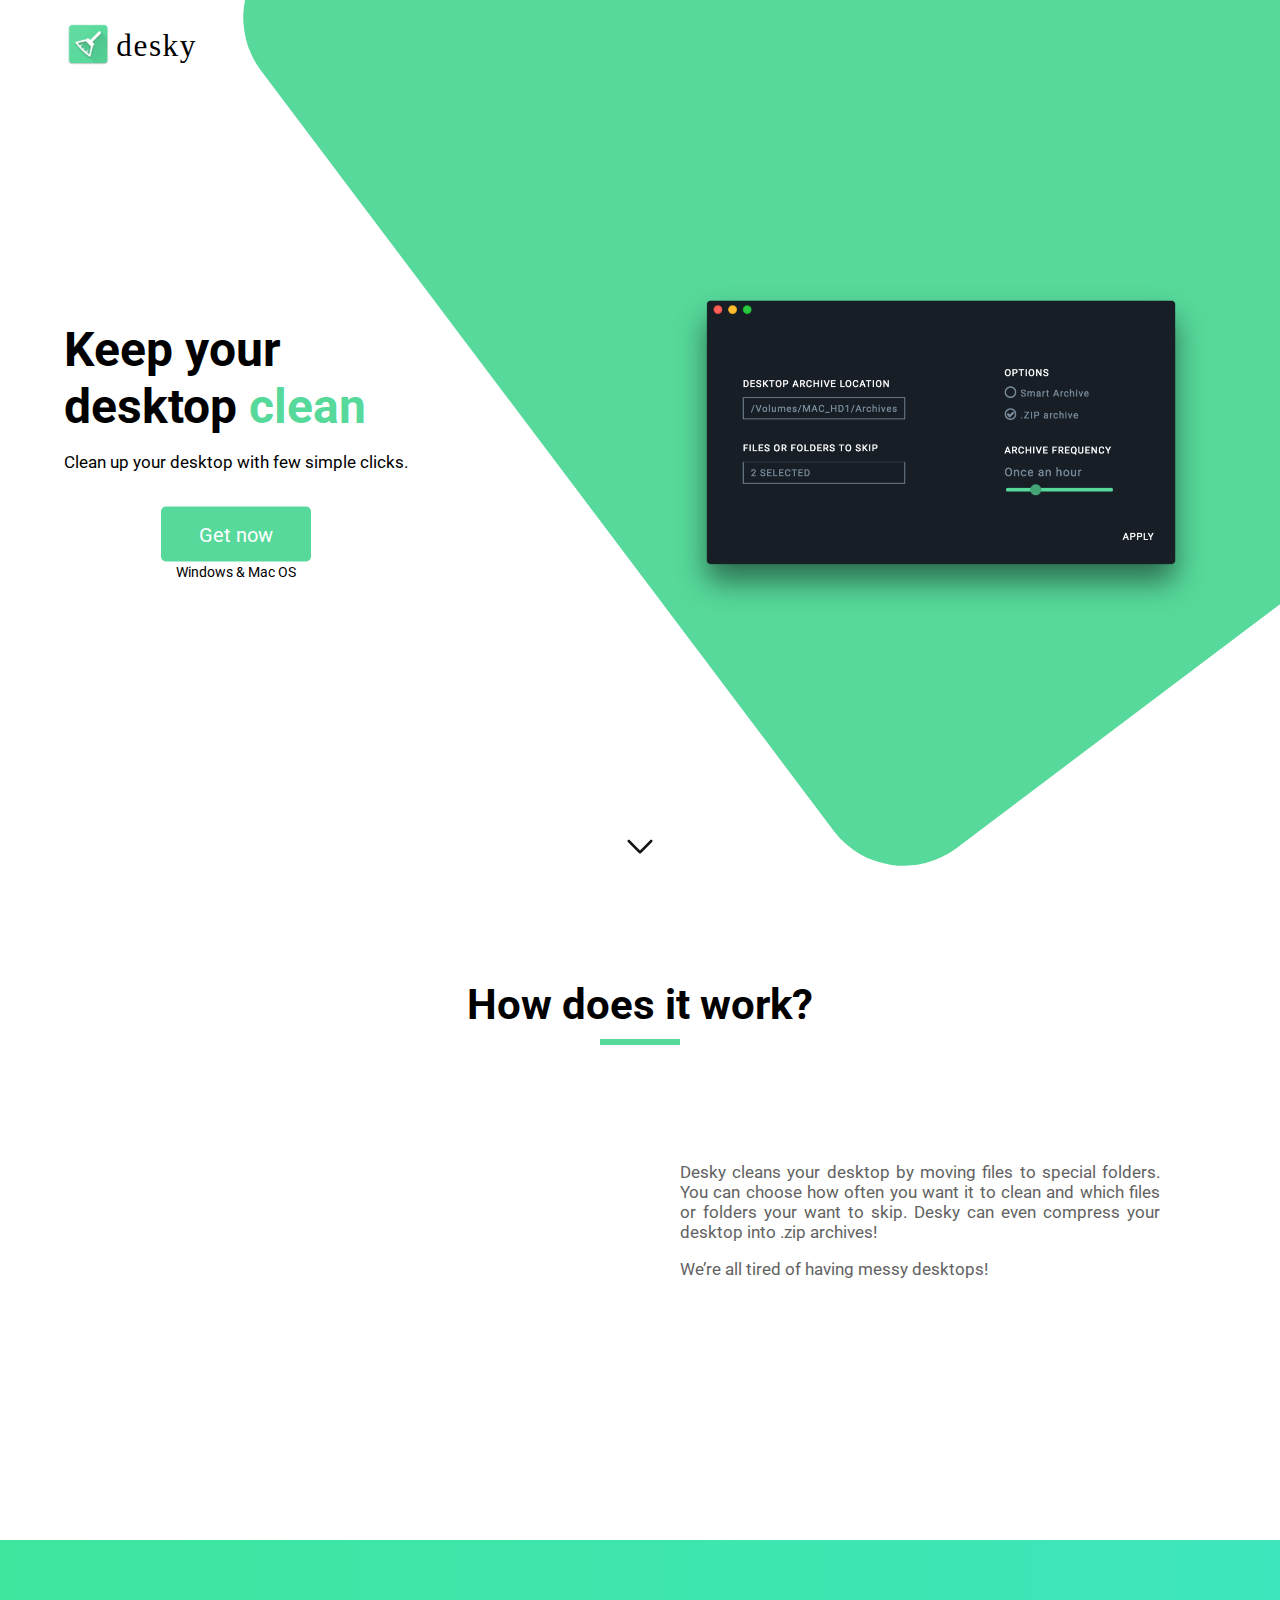
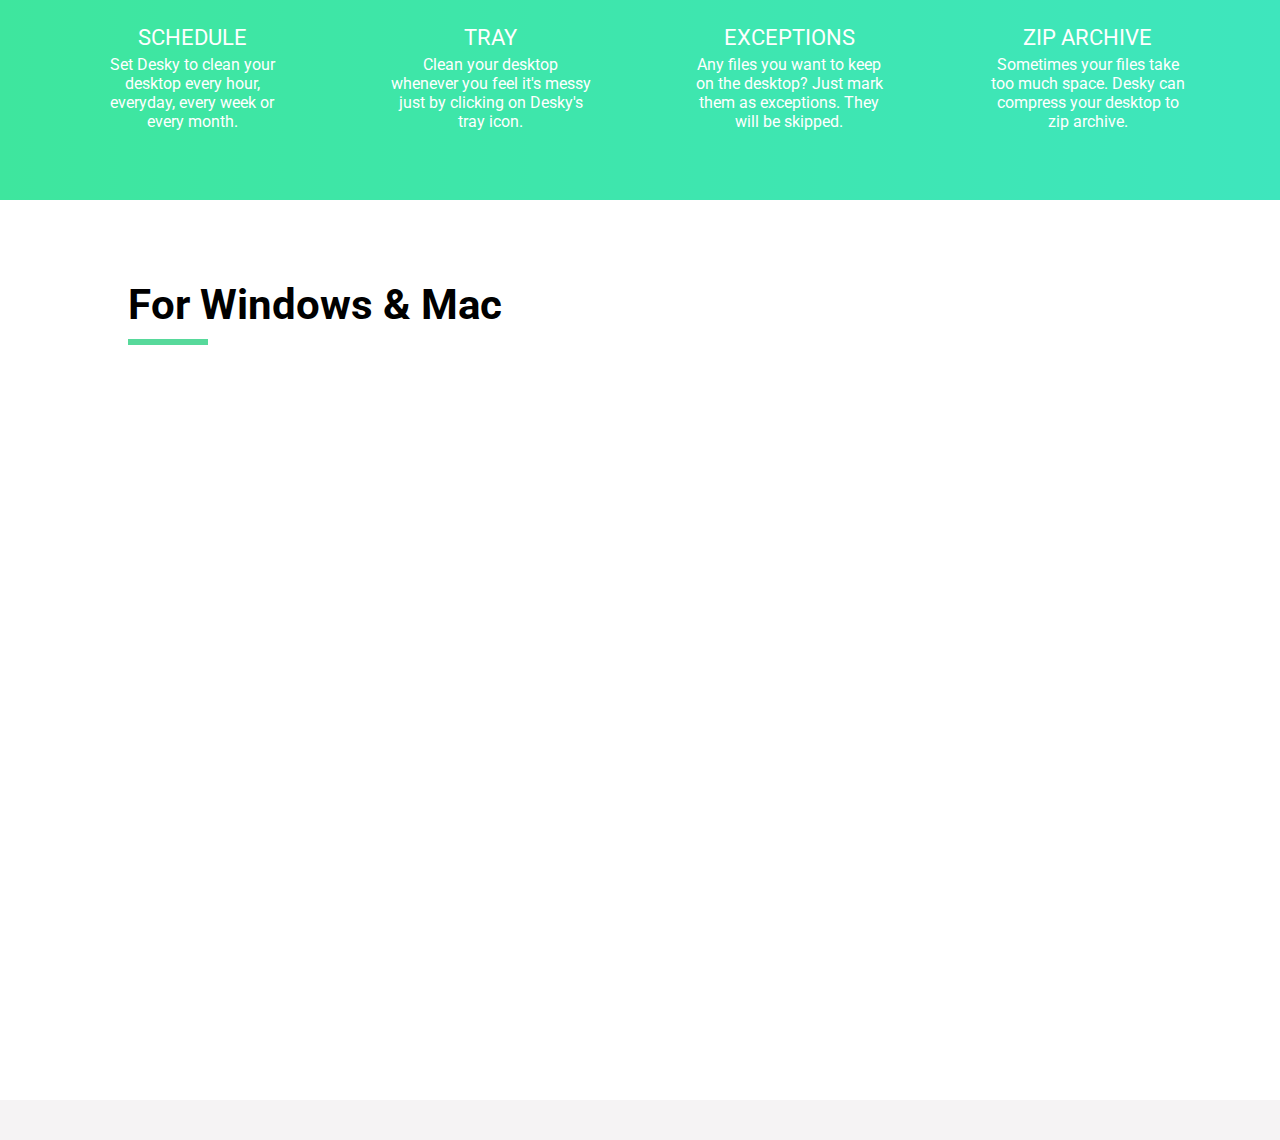
==== index.html @ 2905856a "add files" ====
<!DOCTYPE html>
<html>
<head>
	<title>Desky</title>
	<meta charset="utf-8">
	<link rel="stylesheet" href="https://use.fontawesome.com/releases/v5.4.2/css/all.css" integrity="sha384-/rXc/GQVaYpyDdyxK+ecHPVYJSN9bmVFBvjA/9eOB+pb3F2w2N6fc5qB9Ew5yIns" crossorigin="anonymous">
	<link href="https://fonts.googleapis.com/css?family=Roboto:400,700" rel="stylesheet">
	<link rel="stylesheet" type="text/css" href="style.css">
	<link rel="stylesheet" type="text/css" href="media.css">
	<meta name="viewport" content="width=device-width, initial-scale=1.0">
</head>
<body>
	<div id="main">
		<img src="./img/background.svg" id="main-background">
		<div id="main-content">
			<img src="./img/logo.svg" id="logo">
			<div id="main-text">
				<div id="main-text-title">
					Keep your<br>
					desktop <span style="color: #57D99B;">clean</span>
				</div>
				<p id="main-text-subtitle">
					Clean up your desktop with few simple clicks.
				</p>

				<button id="get-now-button">Get now</button>
				<div id="main-text-platforms">Windows & Mac OS</div>
			</div>

			<img src="./img/preview.png" id="preview-img">
		</div>
	</div>
	<div class="downArrow bounce">
		<img width="40" height="40" alt="" src="[data-uri]" />
	</div>

	<div id="how">
		<div id="how-title" class="title">
			<div id="how-title-text">How does it work?</div>
			<div id="how-title-text-underline"></div>
		</div>

		<div id="how-content">
			<iframe src="https://www.youtube.com/embed/tgbNymZ7vqY"></iframe>
			<div id="how-content-text">
				<p>
					Desky cleans your desktop by moving files to
					special folders. You can choose how often you 
					want it to clean and which files or folders your want to skip. Desky can even compress your desktop into .zip archives!
				</p>
				<p>We’re all tired of having messy desktops!</p>
			</div>
		</div>

		<div id="how-features">
			<div id="features">
				<div class="feature">
					<i class="far fa-clock fa-3x"></i>
					<div class="feature-name">SCHEDULE</div>
					<div class="feature-description">
						Set Desky to clean your desktop every hour, everyday, every week or every month.
					</div>
				</div>

				<div class="feature">
					<i class="fas fa-desktop fa-3x"></i>
					<div class="feature-name">TRAY</div>
					<div class="feature-description">
						Clean your desktop whenever you feel it's messy just by clicking on Desky's tray icon.
					</div>
				</div>

				<div class="feature">
					<i class="far fa-check-circle fa-3x"></i>
					<div class="feature-name">EXCEPTIONS</div>
					<div class="feature-description">
						Any files you want to keep on the desktop? Just mark them as exceptions. They will be skipped.
					</div>
				</div>

				<div class="feature">
					<i class="far fa-file-archive fa-3x"></i>
					<div class="feature-name">ZIP ARCHIVE</div>
					<div class="feature-description">
						Sometimes your files take too much space. Desky can compress your desktop to zip archive.
					</div>
				</div>
			</div>

		</div>
	</div>

	<div id="platforms">
		<div id="platforms-title" class="title">
			<div id="platforms-title-text">For Windows & Mac</div>
			<div id="platforms-title-text-underline"></div>
		</div>
	</div>

	<div id="footer">
		
	</div>
</body>
</html>
---- style.css ----
* {
	font-family: 'Roboto', sans-serif;
}

html, body {
	width: 100%;
	height: 100%;
	margin: 0;
	padding: 0;
}

/* ---------- MAIN ---------- */
#main {
	width: 100%;
	height: 100%;
}

#main-background {
	height: 100%;
	right: 0;
	position: absolute;
	z-index: -1;
}

#main-content {
	width: 80%;
	height: 100%;
	margin: auto;
	position: relative;
}

#logo {
	width: 170px;
	margin-top: 20px;
}

#main-text {
	position: absolute;
	top: 50%;
	transform: translateY(-50%);
}

#main-text-title {
	font-size: 52px;
	font-weight: 700;
}

#main-text-subtitle {
	font-size: 20px;
	margin-bottom: 35px;
}

#get-now-button {
	width: 150px;
	height: 55px;
	margin: auto;
	display: block;
	font-size: 20px;
	border-radius: 5px;
	border: none;
	background-color: #57D99B;
	color: white;
	outline: none;
}

#main-text-platforms {
	margin-top: 2px;
	text-align: center;
}

#preview-img {
	width: 700px;
	position: absolute;
	right: 0;
	top: 50%;
		transform: translateY(-50%);
}

/* ---------- HOW DOES IT WORK? ---------- */
.title {
	font-size: 50px;
}

#how {
	height: 100%;
	width: 100%;
	position: relative;
}

#how-title {
	font-weight: 700;
	width: 100%;
	padding-top: 80px;
	padding-bottom: 40px;
}

#how-title-text {
	text-align: center;
	margin: 0 auto;
	margin-bottom: 10px;
}

#how-title-text-underline {
	width: 80px;
	height: 6px;
	background-color: #57D99B;
	margin: 0 auto;
}

#how-content {
	width: 80%;
	margin: 0 auto;
	display: flex;
	justify-content: center;
	align-items: center;
}

#how-content iframe {
	border: none;
	width: 480px;
	height: 270px;
	margin-left: 40px;
	margin-right: 40px;
}

#how-content-text {
	right: 0;
	max-width: 480px;
	font-size: 20px;
	text-align: justify;
	color: #626262;
	margin-left: 40px;
	margin-right: 40px;
}

#how-features {
	width: 100%;
	height: 260px;
	background-image: linear-gradient(to right, #3EE69E , #3EE6BD);
	position: absolute;
	bottom: 0;

	display: flex;
	justify-content: center;
	align-items: center;
}

#features {
	margin: 0 auto;
}

.feature {
	margin: 0 auto;
	text-align: center;
	width: 200px;
	color: white;
	float: left;
}

.feature + .feature {
	margin-left: 130px;
}

.feature-name {
	font-size: 22px;
	margin-top: 15px;
	margin-bottom: 5px;
}

.feature-description {
	width: 100%;
	text-align: center;
}

/* ---------- PLATFORMS ---------- */
#platforms {
	width: 100%;
	height: 100%;
}

#platforms-title {
	width: 80%;
	margin: 0 auto;
	font-weight: 700;
	padding-top: 80px;
	padding-bottom: 40px;
}

#platforms-title-text {
	margin-bottom: 10px;
}

#platforms-title-text-underline {
	width: 80px;
	height: 6px;
	background-color: #57D99B;
}

/* ---------- FOOTER ---------- */
#footer {
	width: 100%;
	height: 40px;
	background-color: #F5F3F4;
}





/* ---------- OTHER ---------- */
.downArrow{
	position: absolute;
	bottom: 30px;
	left: 0;
	right: 0;
	margin: 0 auto;
	width: 40px;
}
.bounce {
	-moz-animation: bounce 3s infinite;
	-webkit-animation: bounce 3s infinite;
	animation: bounce 3s infinite;
}
@-moz-keyframes bounce {
	0%, 20%, 50%, 80%, 100% {
		-moz-transform: translateY(0);
		transform: translateY(0);
	}
	40% {
		-moz-transform: translateY(-30px);
		transform: translateY(-30px);
	}
	60% {
		-moz-transform: translateY(-15px);
		transform: translateY(-15px);
	}
}
@-webkit-keyframes bounce {
	0%, 20%, 50%, 80%, 100% {
		-webkit-transform: translateY(0);
		transform: translateY(0);
	}
	40% {
		-webkit-transform: translateY(-30px);
		transform: translateY(-30px);
	}
	60% {
		-webkit-transform: translateY(-15px);
		transform: translateY(-15px);
	}
}
@keyframes bounce {
	0%, 20%, 50%, 80%, 100% {
		-moz-transform: translateY(0);
		-ms-transform: translateY(0);
		-webkit-transform: translateY(0);
		transform: translateY(0);
	}
	40% {
		-moz-transform: translateY(-30px);
		-ms-transform: translateY(-30px);
		-webkit-transform: translateY(-30px);
		transform: translateY(-30px);
	}
	60% {
		-moz-transform: translateY(-15px);
		-ms-transform: translateY(-15px);
		-webkit-transform: translateY(-15px);
		transform: translateY(-15px);
	}
}
---- media.css ----
/* ---------- MEDIA QUERIES ---------- */
@media only screen and (min-width: 1600px) {
	#main-content {
		width: 70%;
	}

	#how-content {
		width: 70%;
	}
}

@media only screen and (max-width: 1330px) {
	#preview-img {
		width: 650px;
	}
}

@media only screen and (max-width: 1280px) {
	#main-content {
		width: 90%;
	}

	#logo {
		width: 140px;
	}

	#preview-img {
		width: 550px;
	}

	#main-text-title {
		font-size: 48px;
	}

	#main-text-subtitle {
		font-size: 17px;
	}

	#main-text-platforms {
		font-size: 14px;
	}

	.title {
		font-size: 42px;
	}

	#how-content {
		width: 90%;
	}

	p {
		font-size: 17px;
	}

	#how-features {
		
	}

	#features {
		display: flex;
		width: 90%;
	}

	.feature + .feature {
		margin-left: 70px;
	}


}

@media only screen and (min-height: 950px) {
	#how-content iframe {
		width: 633px;
		height: 356px;
		margin: 40px;
	}

	#how-content-text {
		margin: 40px;
	}
}

@media only screen and (max-height: 770px) {
	#how-title {
		padding-bottom: 0px;
	}

	#how-content iframe {
		width: 346px;
		height: 193px;
		margin: 40px;
	}

	#how-content-text {
		margin: 40px;
	}
}

/* Mobile */
@media only screen and (max-width: 768px) {
	#main-background {
		display: none;
	}

	#logo {

	}

	#preview-img {
		display: none;
	}

	#how {
		height: 1400px;
	}

	#how-content {
		margin-top: 20px;
		margin-bottom: 20px;
		width: 90%;
		display: block;
	}

	#how-content iframe {
		float: left;
		width: 100%;
		margin: 0 auto;
	}

	#how-content-text {
		float: left;
		width: 100%;
		margin: 0 auto;
	}

	#how-features {
		width: 100%;
		height: 800px;
	}

	#features {
		display: block;
	}

	.feature + .feature {
		margin: 0 auto;
		margin-bottom: 20px;
	}

	.feature {
		float: none;
		margin-bottom: 20px;
	}
}
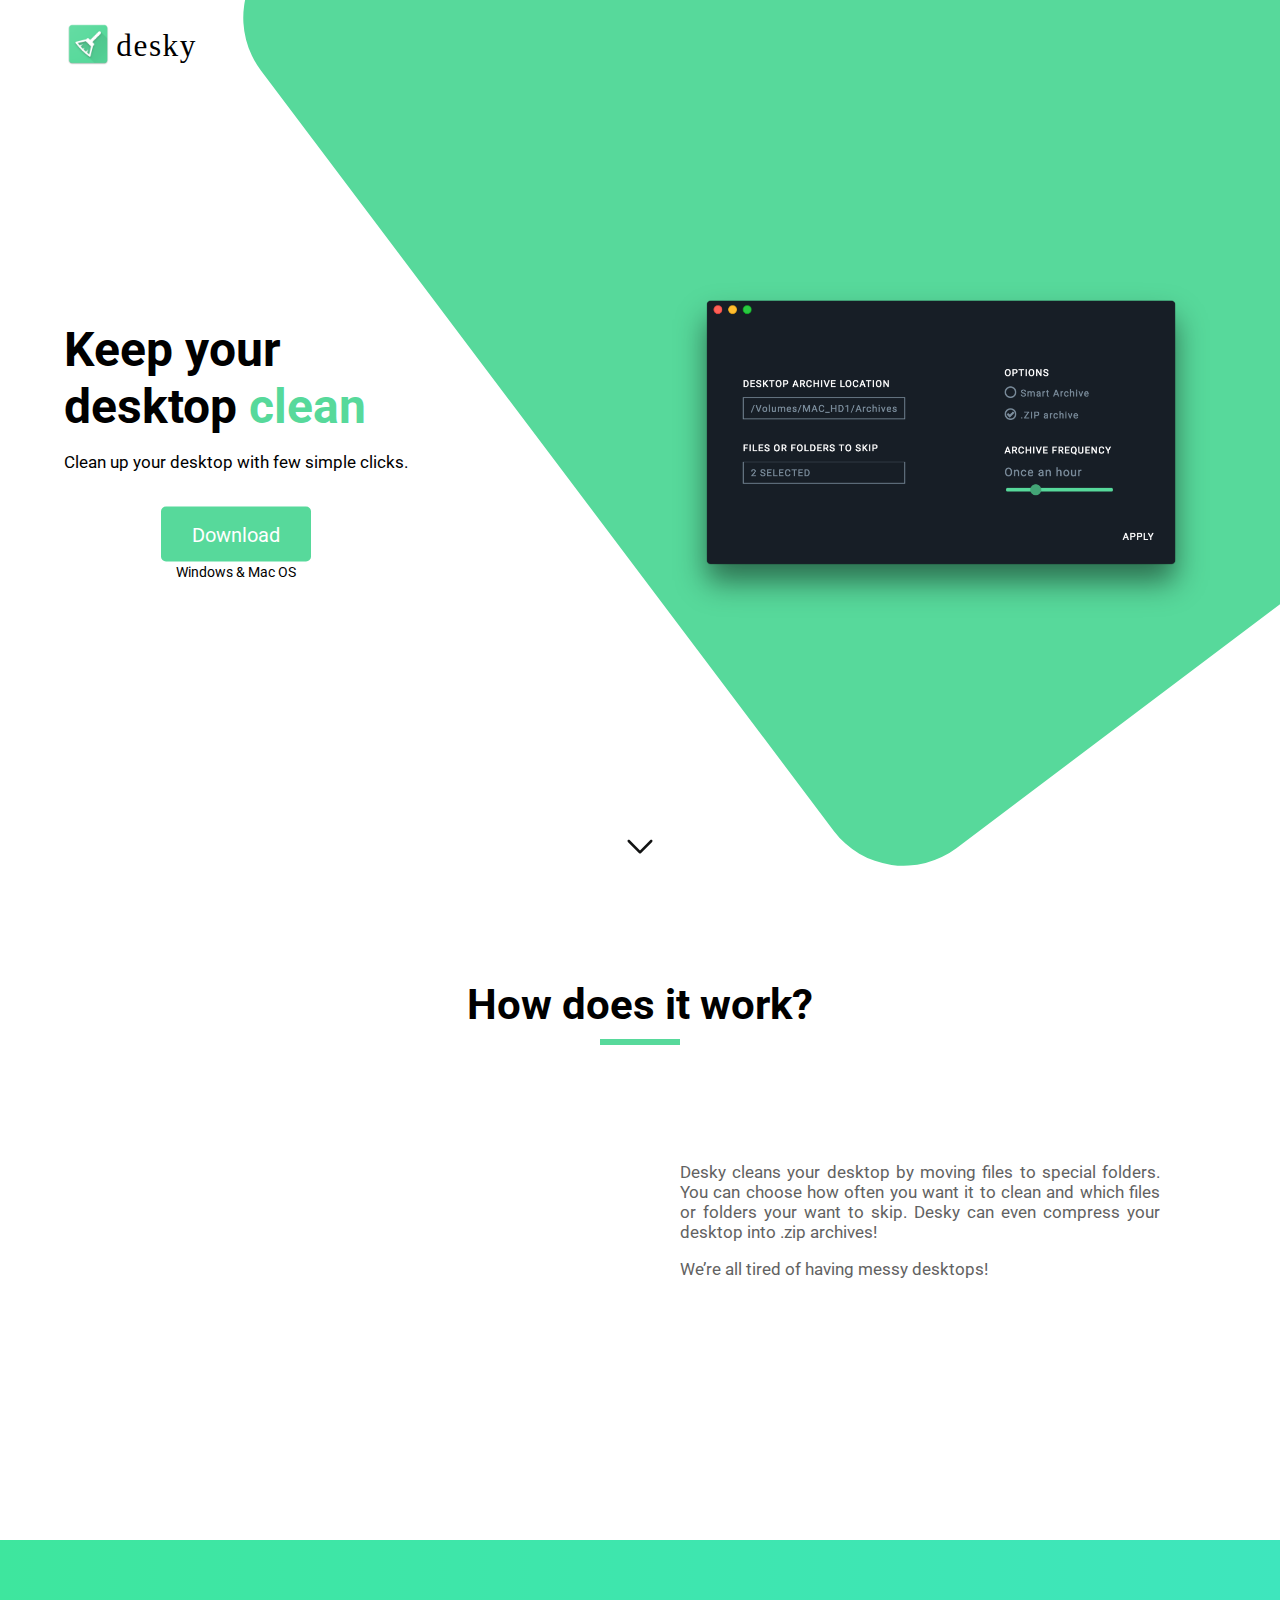
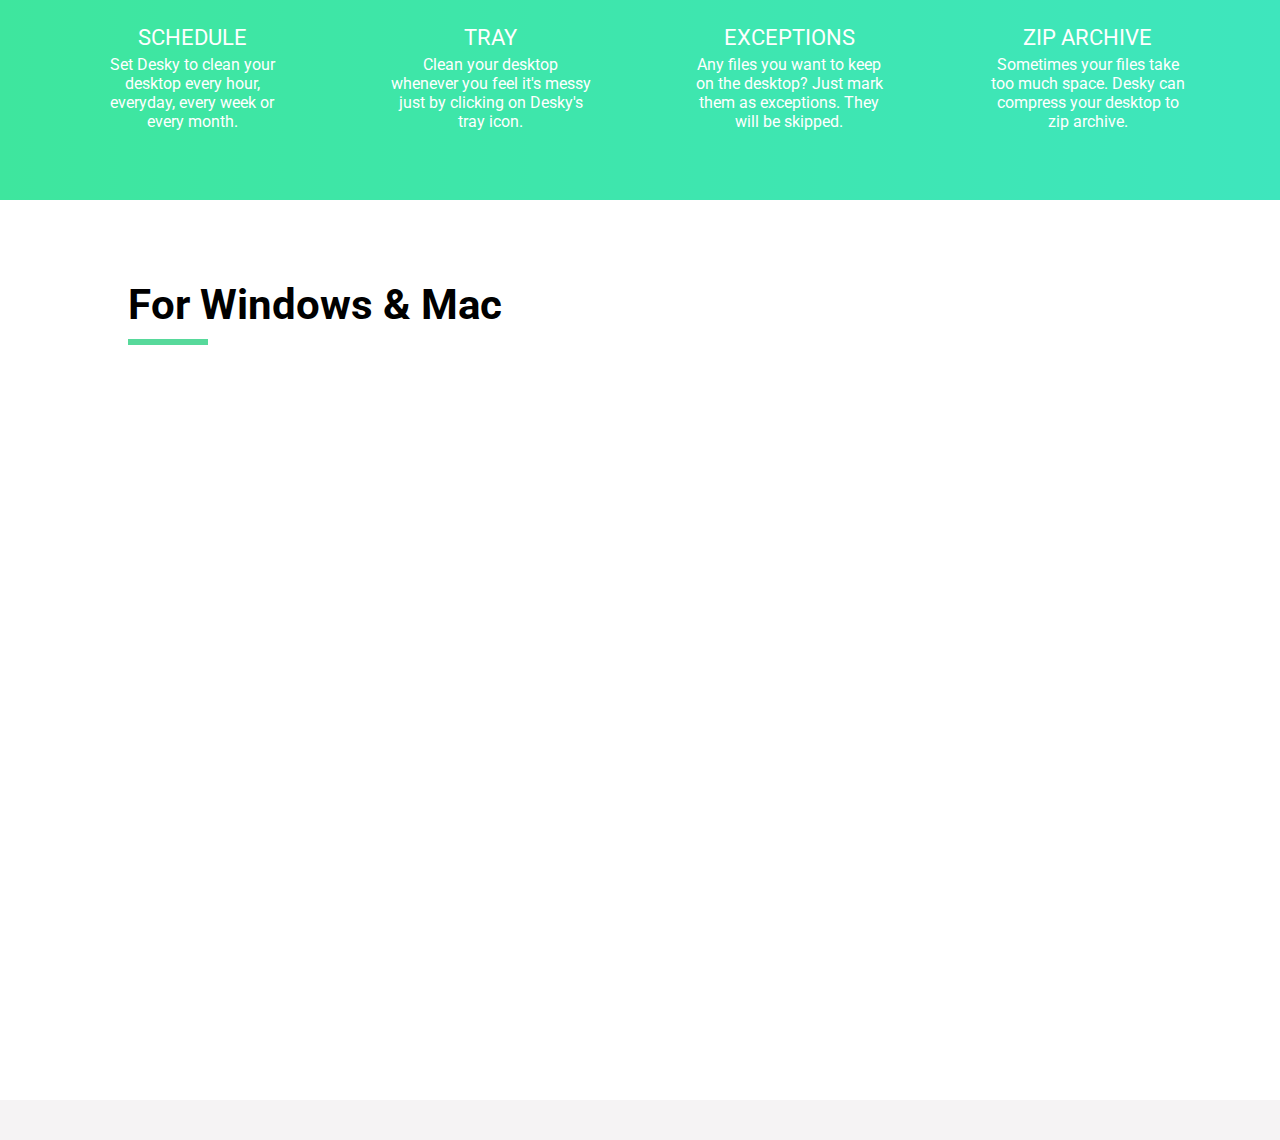
==== commit f11153f8: "'Get Now' to 'Download' button" ====
--- a/index.html
+++ b/index.html
@@ -23,7 +23,7 @@
 					Clean up your desktop with few simple clicks.
 				</p>
 
-				<button id="get-now-button">Get now</button>
+				<button id="get-now-button">Download</button>
 				<div id="main-text-platforms">Windows & Mac OS</div>
 			</div>
 
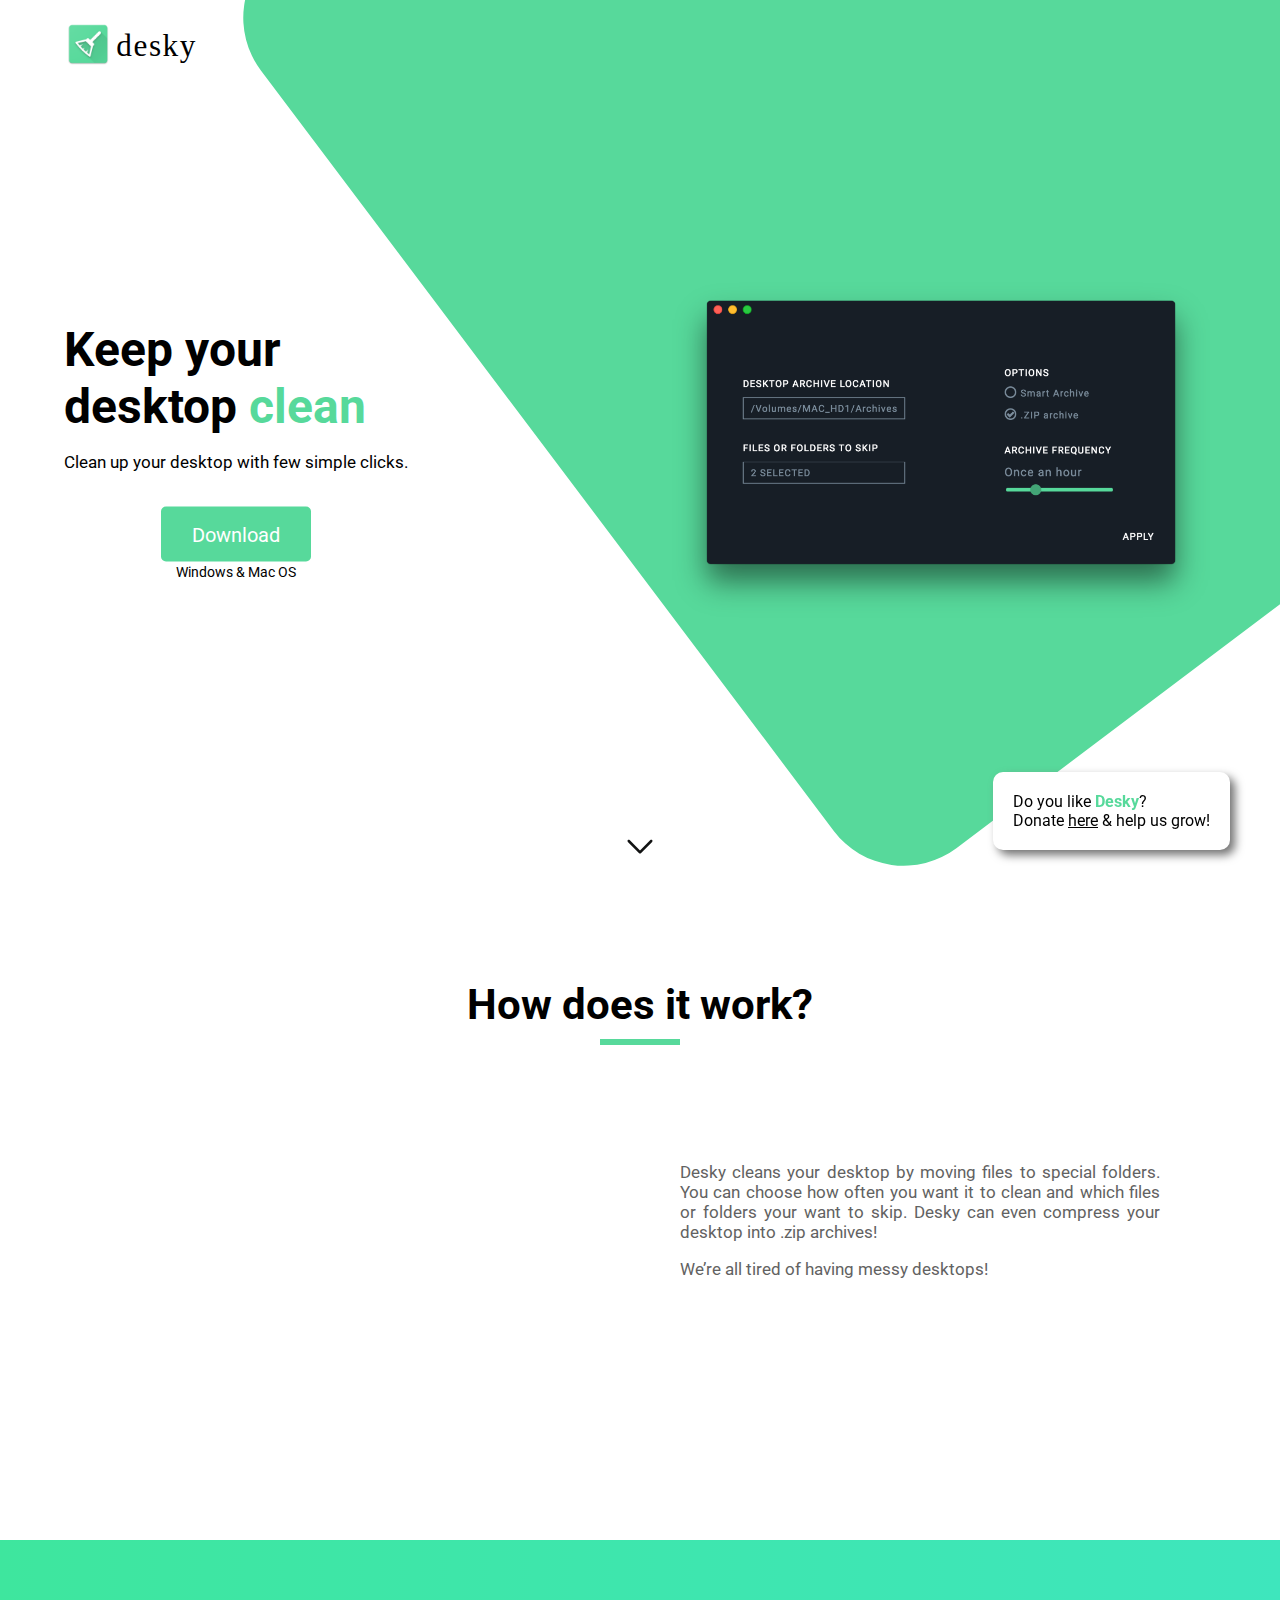
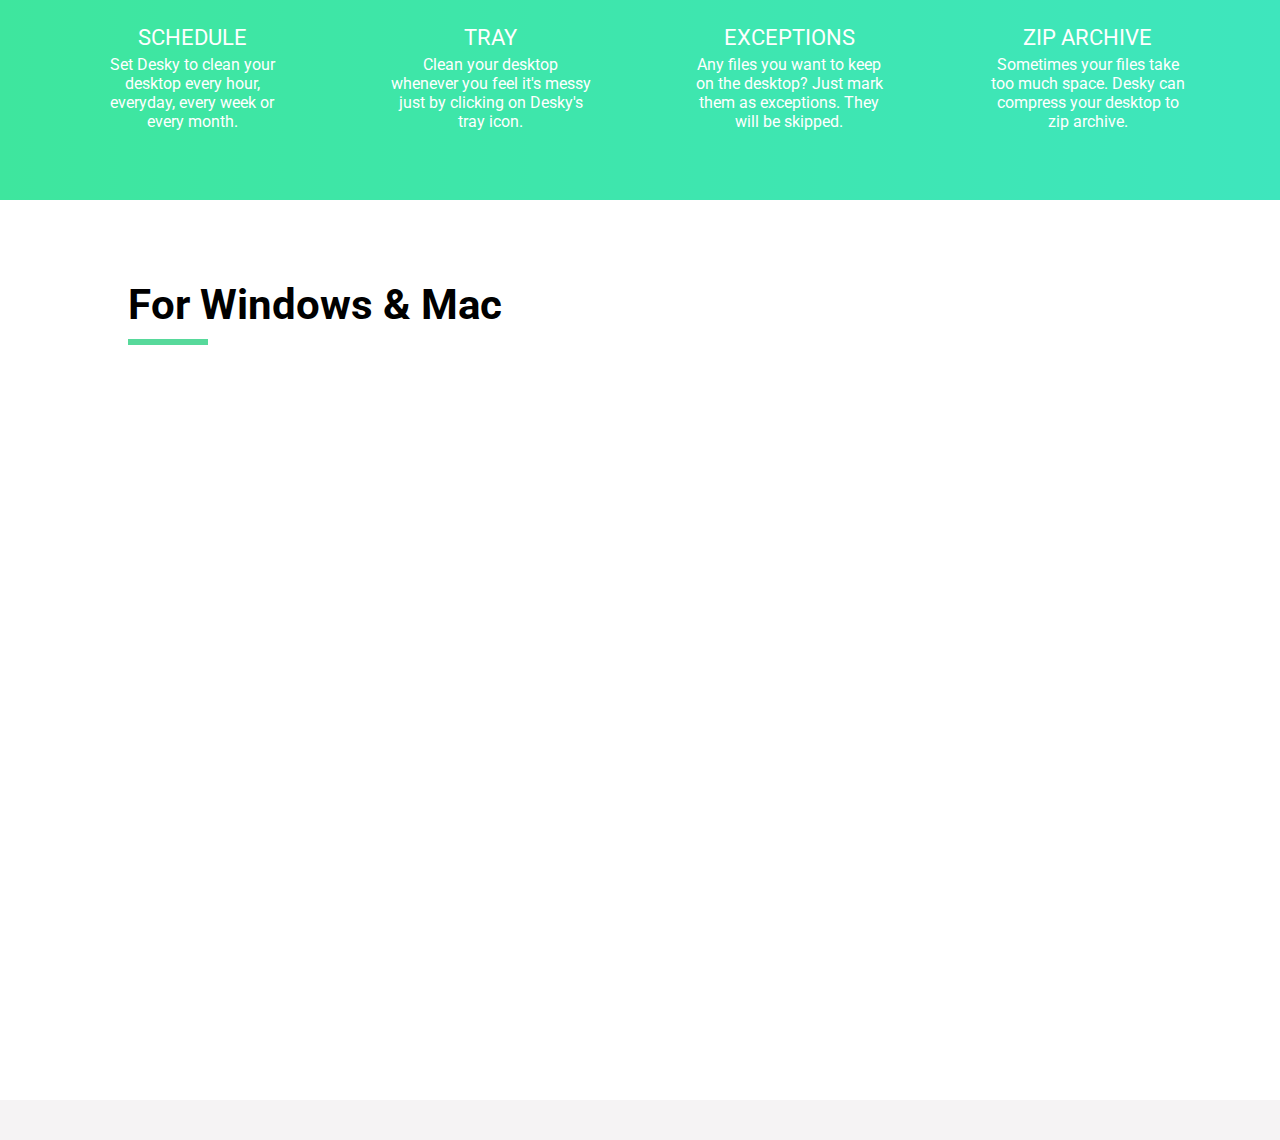
==== commit e0cf7e98: "Donation window" ====
--- a/index.html
+++ b/index.html
@@ -10,6 +10,13 @@
 	<meta name="viewport" content="width=device-width, initial-scale=1.0">
 </head>
 <body>
+	<div id="donate-window" onclick="window.open('https://www.test.com','new_window');">
+		<div id="donate-text">
+			Do you like <span style="color: #57D99B; font-weight: 700;">Desky</span>?<br>
+			Donate <u>here</u> & help us grow!
+		</div>
+	</div>
+
 	<div id="main">
 		<img src="./img/background.svg" id="main-background">
 		<div id="main-content">
--- a/style.css
+++ b/style.css
@@ -7,6 +7,23 @@
 	height: 100%;
 	margin: 0;
 	padding: 0;
+}
+
+#donate-window {
+	position: fixed;
+	bottom: 50px;
+	box-shadow: 5px 5px 10px 0px #727272;
+	z-index: 2;
+	right: 50px;
+	padding: 20px;
+	background-color: white;
+	border-radius: 10px;
+	transition: .2s;
+}
+
+#donate-window:hover {
+	cursor: pointer;
+	bottom: 55px;
 }
 
 /* ---------- MAIN ---------- */
--- a/media.css
+++ b/media.css
@@ -98,6 +98,10 @@
 
 /* Mobile */
 @media only screen and (max-width: 768px) {
+	#donate-window {
+		display: none;
+	}
+
 	#main-background {
 		display: none;
 	}
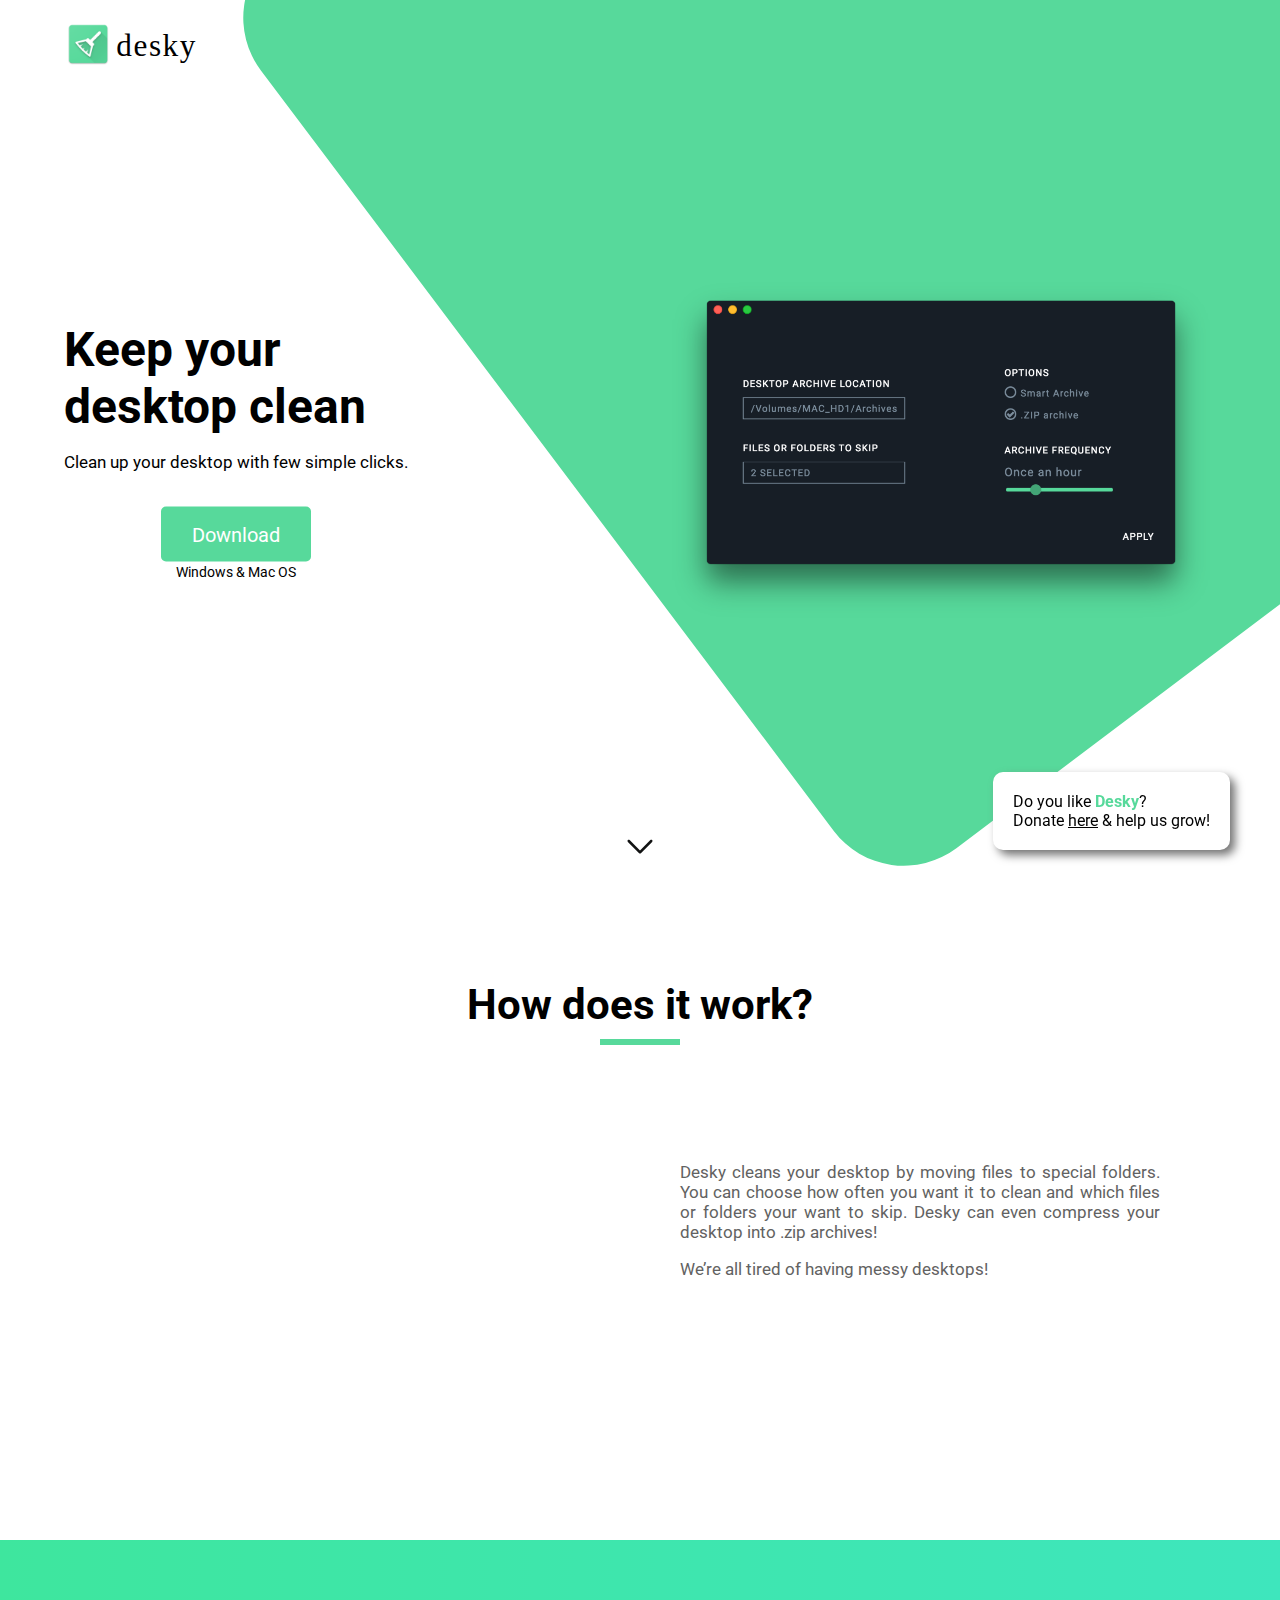
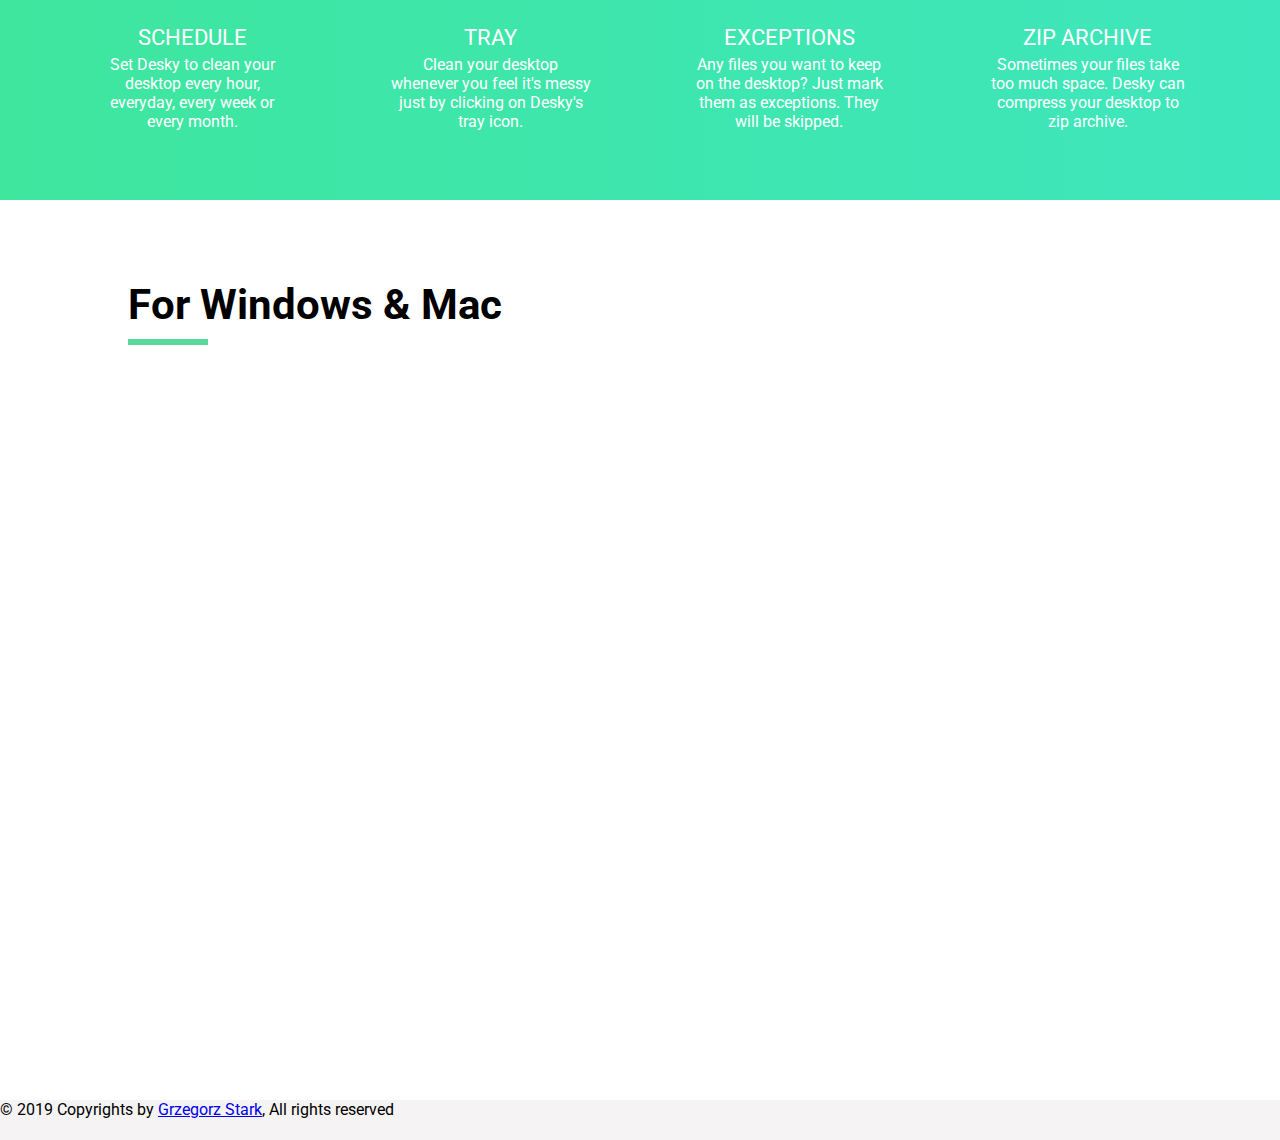
==== commit 25cc009c: "Donation button finally works" ====
--- a/index.html
+++ b/index.html
@@ -10,7 +10,7 @@
 	<meta name="viewport" content="width=device-width, initial-scale=1.0">
 </head>
 <body>
-	<div id="donate-window" onclick="window.open('https://www.test.com','new_window');">
+	<div id="donate-window" onclick="window.open('https://paypal.me/GrzegorzStark','new_window');">
 		<div id="donate-text">
 			Do you like <span style="color: #57D99B; font-weight: 700;">Desky</span>?<br>
 			Donate <u>here</u> & help us grow!
@@ -24,7 +24,7 @@
 			<div id="main-text">
 				<div id="main-text-title">
 					Keep your<br>
-					desktop <span style="color: #57D99B;">clean</span>
+					desktop <span id="clean-text">clean</span>
 				</div>
 				<p id="main-text-subtitle">
 					Clean up your desktop with few simple clicks.
@@ -105,7 +105,7 @@
 	</div>
 
 	<div id="footer">
-		
+		&copy; 2019 Copyrights by <a href="https://gstark.me" target="_blank">Grzegorz Stark</a>, All rights reserved
 	</div>
 </body>
 </html>